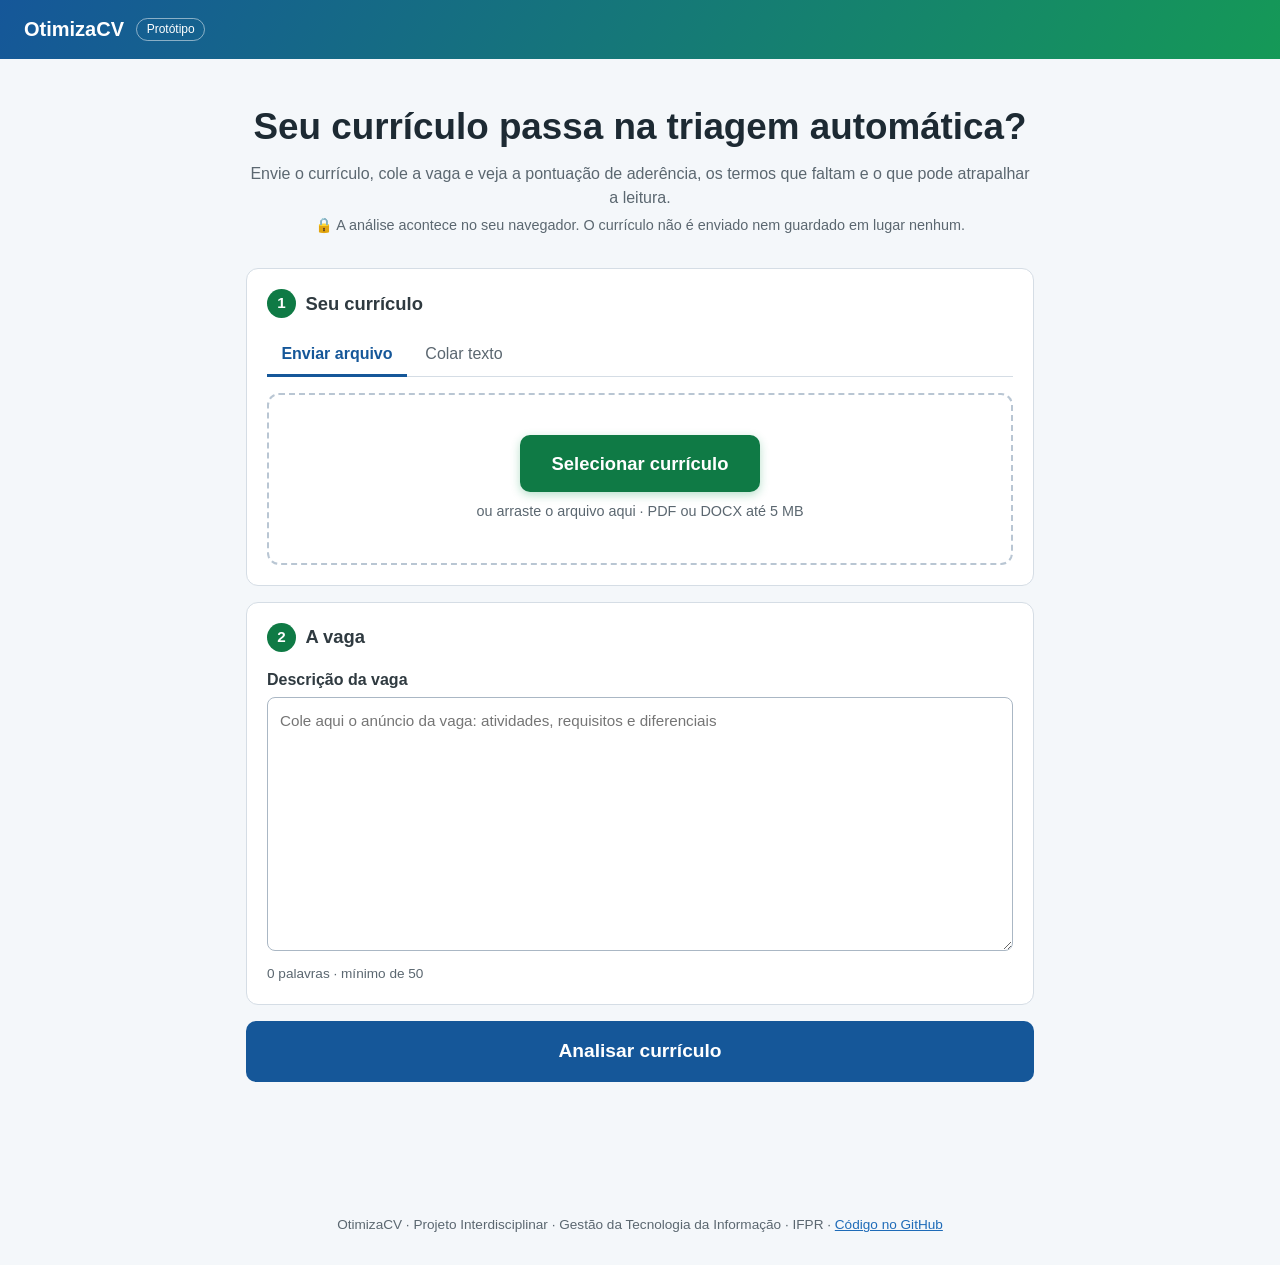
==== app/index.html @ 037f617b "Adiciona protótipo da interface de análise (app/) Roda inteiramente no navegador: extração de PDF/DO" ====
<!DOCTYPE html>
<html lang="pt-BR">
<head>
<meta charset="utf-8">
<meta name="viewport" content="width=device-width, initial-scale=1">
<title>OtimizaCV · Analisar currículo</title>
<meta name="description" content="Protótipo do OtimizaCV: compare seu currículo com uma vaga e veja o que pode atrapalhar a triagem automática.">
<link rel="icon" href="data:,">
<link rel="stylesheet" href="estilo.css">
<script src="vendor/mammoth.browser.min.js" defer></script>
<script type="module" src="app.js"></script>
</head>
<body>
<a class="pular" href="#principal">Pular para o conteúdo</a>
<header class="topo">
  <a class="marca" href="../">OtimizaCV</a>
  <span class="selo">Protótipo</span>
</header>

<main id="principal">
  <section class="intro">
    <h1>Seu currículo passa na triagem automática?</h1>
    <p>Envie o currículo, cole a vaga e veja a pontuação de aderência, os termos que faltam e o que pode atrapalhar a leitura.</p>
    <p class="privacidade">🔒 A análise acontece no seu navegador. O currículo não é enviado nem guardado em lugar nenhum.</p>
  </section>

  <form id="formulario" novalidate>
    <div class="passo">
      <h2><span class="num">1</span> Seu currículo</h2>
      <div class="abas" role="tablist" aria-label="Forma de enviar o currículo">
        <button type="button" role="tab" id="aba-arquivo" aria-selected="true" aria-controls="painel-arquivo">Enviar arquivo</button>
        <button type="button" role="tab" id="aba-texto" aria-selected="false" aria-controls="painel-texto" tabindex="-1">Colar texto</button>
      </div>

      <div id="painel-arquivo" role="tabpanel" aria-labelledby="aba-arquivo">
        <label class="soltar" id="soltar">
          <input type="file" id="arquivo" accept=".pdf,.docx,application/pdf,application/vnd.openxmlformats-officedocument.wordprocessingml.document">
          <span class="botao-grande">Selecionar currículo</span>
          <span class="dica">ou arraste o arquivo aqui · PDF ou DOCX até 5 MB</span>
          <span class="arquivo-nome" id="arquivo-nome" hidden></span>
        </label>
      </div>

      <div id="painel-texto" role="tabpanel" aria-labelledby="aba-texto" hidden>
        <label for="cv-texto" class="rotulo">Texto do currículo</label>
        <textarea id="cv-texto" rows="10" placeholder="Cole aqui o texto completo do seu currículo"></textarea>
      </div>
    </div>

    <div class="passo">
      <h2><span class="num">2</span> A vaga</h2>
      <label for="vaga" class="rotulo">Descrição da vaga</label>
      <textarea id="vaga" rows="10" placeholder="Cole aqui o anúncio da vaga: atividades, requisitos e diferenciais"></textarea>
      <p class="contador" id="contador" aria-live="polite">0 palavras · mínimo de 50</p>
    </div>

    <p class="erro" id="erro" role="alert" hidden></p>
    <button type="submit" class="analisar" id="analisar">Analisar currículo</button>
    <p class="status" id="status" aria-live="polite"></p>
  </form>

  <section id="resultado" class="resultado" hidden tabindex="-1" aria-labelledby="titulo-resultado">
    <h2 id="titulo-resultado">Resultado</h2>

    <div class="placar">
      <div class="medidor" id="medidor" role="img">
        <svg viewBox="0 0 120 120" aria-hidden="true">
          <circle cx="60" cy="60" r="52" class="trilha"/>
          <circle cx="60" cy="60" r="52" class="arco" id="arco"/>
        </svg>
        <span class="nota" id="nota">0</span>
      </div>
      <div>
        <p class="nivel" id="nivel"></p>
        <p class="aviso">Esta pontuação é uma estimativa baseada nas palavras do currículo e da vaga. Ela não reproduz nenhum sistema de triagem específico e não avalia sua qualificação real.</p>
      </div>
    </div>

    <div class="bloco">
      <h3>Termos da vaga que não aparecem no currículo</h3>
      <p class="explica">Inclua só os que correspondem à sua experiência real. Usar as mesmas palavras do anúncio ajuda a triagem a reconhecer o que você já sabe fazer.</p>
      <ul class="chips ausente" id="ausentes"></ul>
    </div>

    <div class="bloco">
      <h3>Termos da vaga que o currículo já tem</h3>
      <ul class="chips presente" id="presentes"></ul>
    </div>

    <div class="bloco" id="bloco-competencias">
      <h3>Competências pedidas na vaga</h3>
      <div class="colunas2">
        <div><h4>Técnicas</h4><ul class="lista-check" id="tecnicas"></ul></div>
        <div><h4>Comportamentais</h4><ul class="lista-check" id="comportamentais"></ul></div>
      </div>
    </div>

    <div class="bloco">
      <h3>Formatação</h3>
      <ul class="alertas" id="alertas"></ul>
    </div>

    <div class="bloco">
      <h3>Seções do currículo</h3>
      <p class="explica">Títulos de seção comuns ajudam a triagem a entender onde está cada informação.</p>
      <ul class="lista-check" id="secoes"></ul>
    </div>

    <details class="bloco">
      <summary>Como a pontuação é calculada</summary>
      <p>O protótipo remove palavras sem significado (artigos, preposições, termos genéricos de anúncio), reduz plurais e escolhe os 25 termos de maior peso na vaga. A nota combina dois indicadores:</p>
      <ul>
        <li><strong>70%:</strong> quanto do peso desses termos aparece no currículo (<span id="det-cobertura"></span>).</li>
        <li><strong>30%:</strong> similaridade do cosseno entre os vetores de frequência do currículo e da vaga (<span id="det-cosseno"></span>).</li>
      </ul>
      <p>Versões futuras devem usar embeddings para reconhecer sinônimos, como “atendimento ao cliente” e “suporte ao usuário”.</p>
    </details>

    <button type="button" class="secundario" id="nova">Nova análise</button>
  </section>
</main>

<footer class="rodape">
  <p>OtimizaCV · Projeto Interdisciplinar · Gestão da Tecnologia da Informação · IFPR · <a href="https://github.com/caiolw/otimizacv">Código no GitHub</a></p>
</footer>
</body>
</html>
---- app/estilo.css ----
:root {
  --verde: #159957;
  --azul: #155799;
  --texto: #2f3a40;
  --suave: #5b6770;
  --borda: #d5dde5;
  --fundo: #f4f7fa;
  --vermelho: #b42318;
  --amarelo: #8a5a00;
  --ok: #0f7a45;
}
* { box-sizing: border-box; }
body {
  margin: 0;
  font-family: 'Open Sans', 'Helvetica Neue', Helvetica, Arial, sans-serif;
  font-size: 16px;
  line-height: 1.5;
  color: var(--texto);
  background: var(--fundo);
}
a { color: #1e6bb8; }
:focus-visible { outline: 3px solid #f2b705; outline-offset: 2px; }
.pular { position: absolute; left: -999px; }
.pular:focus { left: 1rem; top: 1rem; background: #fff; padding: .5rem 1rem; z-index: 10; }

.topo {
  display: flex; align-items: center; gap: .75rem;
  padding: .9rem 1.5rem;
  background: linear-gradient(120deg, var(--azul), var(--verde));
}
.marca { color: #fff; font-weight: 700; font-size: 1.25rem; text-decoration: none; }
.selo { font-size: .75rem; color: #fff; border: 1px solid rgba(255,255,255,.5); border-radius: 1rem; padding: .1rem .6rem; }

main { max-width: 820px; margin: 0 auto; padding: 1.5rem 1rem 3rem; }
.intro { text-align: center; margin: 1rem 0 2rem; }
.intro h1 { font-size: clamp(1.6rem, 4vw, 2.3rem); margin: 0 0 .5rem; color: #1d2a33; }
.intro p { color: var(--suave); margin: .3rem 0; }
.privacidade { font-size: .9rem; }

.passo {
  background: #fff; border: 1px solid var(--borda); border-radius: 12px;
  padding: 1.25rem; margin-bottom: 1rem;
}
.passo h2 { font-size: 1.15rem; margin: 0 0 1rem; display: flex; align-items: center; gap: .6rem; }
.num {
  display: inline-grid; place-items: center; width: 1.8rem; height: 1.8rem;
  border-radius: 50%; background: var(--ok); color: #fff; font-size: .95rem;
}
.abas { display: flex; gap: .25rem; margin-bottom: 1rem; border-bottom: 1px solid var(--borda); }
.abas button {
  font: inherit; background: none; border: 0; padding: .5rem .9rem; cursor: pointer;
  color: var(--suave); border-bottom: 3px solid transparent; margin-bottom: -1px;
}
.abas button[aria-selected="true"] { color: var(--azul); border-bottom-color: var(--azul); font-weight: 600; }

.soltar {
  display: flex; flex-direction: column; align-items: center; gap: .6rem;
  padding: 2.5rem 1rem; border: 2px dashed #b9c6d3; border-radius: 12px;
  text-align: center; cursor: pointer; transition: background .15s, border-color .15s;
}
.soltar:hover, .soltar.arrastando { background: #eef6f1; border-color: var(--verde); }
.soltar input { position: absolute; width: 1px; height: 1px; opacity: 0; }
.soltar:focus-within { outline: 3px solid #f2b705; outline-offset: 2px; }
.botao-grande {
  background: var(--ok); color: #fff; font-weight: 700; font-size: 1.15rem;
  padding: .9rem 2rem; border-radius: 10px; box-shadow: 0 3px 10px rgba(21,153,87,.3);
}
.dica { color: var(--suave); font-size: .9rem; }
.arquivo-nome { font-weight: 600; color: var(--ok); word-break: break-all; }

.rotulo { display: block; font-weight: 600; margin-bottom: .35rem; }
textarea {
  width: 100%; font: inherit; font-size: .95rem; padding: .75rem;
  border: 1px solid #aab7c4; border-radius: 8px; resize: vertical; color: var(--texto);
}
.contador { margin: .35rem 0 0; font-size: .85rem; color: var(--suave); }
.contador.ok { color: var(--ok); }

.analisar {
  display: block; width: 100%; font: inherit; font-size: 1.2rem; font-weight: 700;
  color: #fff; background: var(--azul); border: 0; border-radius: 10px;
  padding: 1rem; cursor: pointer; margin-top: .5rem;
}
.analisar:hover { background: #10467c; }
.analisar:disabled { background: #7d93aa; cursor: wait; }
.status { text-align: center; color: var(--suave); min-height: 1.5em; }
.erro {
  background: #fdecea; color: var(--vermelho); border: 1px solid #f4c7c3;
  border-radius: 8px; padding: .75rem 1rem; margin: 0 0 .5rem;
}

.resultado { background: #fff; border: 1px solid var(--borda); border-radius: 12px; padding: 1.5rem; margin-top: 1.5rem; }
.resultado h2 { margin-top: 0; }
.resultado:focus { outline: none; }
.placar { display: flex; gap: 1.5rem; align-items: center; flex-wrap: wrap; }
.medidor { position: relative; width: 140px; height: 140px; flex: none; }
.medidor svg { width: 100%; height: 100%; transform: rotate(-90deg); }
.medidor circle { fill: none; stroke-width: 12; }
.trilha { stroke: #e6ecf1; }
.arco { stroke: var(--verde); stroke-linecap: round; stroke-dasharray: 326.7; stroke-dashoffset: 326.7; transition: stroke-dashoffset .8s ease; }
.nota { position: absolute; inset: 0; display: grid; place-items: center; font-size: 2.4rem; font-weight: 700; color: #1d2a33; }
.placar > div:last-child { flex: 1; min-width: 220px; }
.nivel { font-size: 1.2rem; font-weight: 700; margin: 0 0 .4rem; }
.aviso { font-size: .85rem; color: var(--suave); margin: 0; }

.bloco { border-top: 1px solid var(--borda); padding-top: 1rem; margin-top: 1.25rem; }
.bloco h3 { font-size: 1.05rem; margin: 0 0 .5rem; }
.bloco h4 { font-size: .95rem; margin: .25rem 0 .4rem; color: var(--suave); }
.explica { font-size: .9rem; color: var(--suave); margin: 0 0 .6rem; }
.chips { list-style: none; padding: 0; margin: 0; display: flex; flex-wrap: wrap; gap: .4rem; }
.chips li { padding: .25rem .7rem; border-radius: 1rem; font-size: .9rem; }
.chips.ausente li { background: #fdecea; color: var(--vermelho); }
.chips.presente li { background: #e6f4ec; color: var(--ok); }
.chips .vazio { background: none !important; color: var(--suave) !important; padding-left: 0; }
.colunas2 { display: grid; grid-template-columns: 1fr 1fr; gap: 1rem; }
.lista-check { list-style: none; padding: 0; margin: 0; }
.lista-check li { padding: .2rem 0; }
.lista-check .sim::before { content: "✔ "; color: var(--ok); font-weight: 700; }
.lista-check .nao::before { content: "✘ "; color: var(--vermelho); font-weight: 700; }
.lista-check .nao { color: var(--vermelho); }
.alertas { list-style: none; padding: 0; margin: 0; display: grid; gap: .6rem; }
.alertas li { border-left: 4px solid #e0a100; background: #fff8e6; padding: .6rem .9rem; border-radius: 0 8px 8px 0; }
.alertas li strong { display: block; color: var(--amarelo); }
.alertas li.ok { border-left-color: var(--verde); background: #e6f4ec; }
.alertas li.ok strong { color: var(--ok); }
.alertas li.info { border-left-color: #7d93aa; background: var(--fundo); }
.alertas li.info strong { color: var(--suave); }
details summary { cursor: pointer; font-weight: 600; }
.secundario {
  margin-top: 1.5rem; font: inherit; font-weight: 600; background: #fff; color: var(--azul);
  border: 2px solid var(--azul); border-radius: 8px; padding: .6rem 1.2rem; cursor: pointer;
}
.rodape { text-align: center; font-size: .85rem; color: var(--suave); padding: 1rem; }

@media (max-width: 560px) {
  .colunas2 { grid-template-columns: 1fr; }
  .placar { justify-content: center; text-align: center; }
  .passo, .resultado { padding: 1rem; }
}
@media (prefers-reduced-motion: reduce) {
  .arco { transition: none; }
}
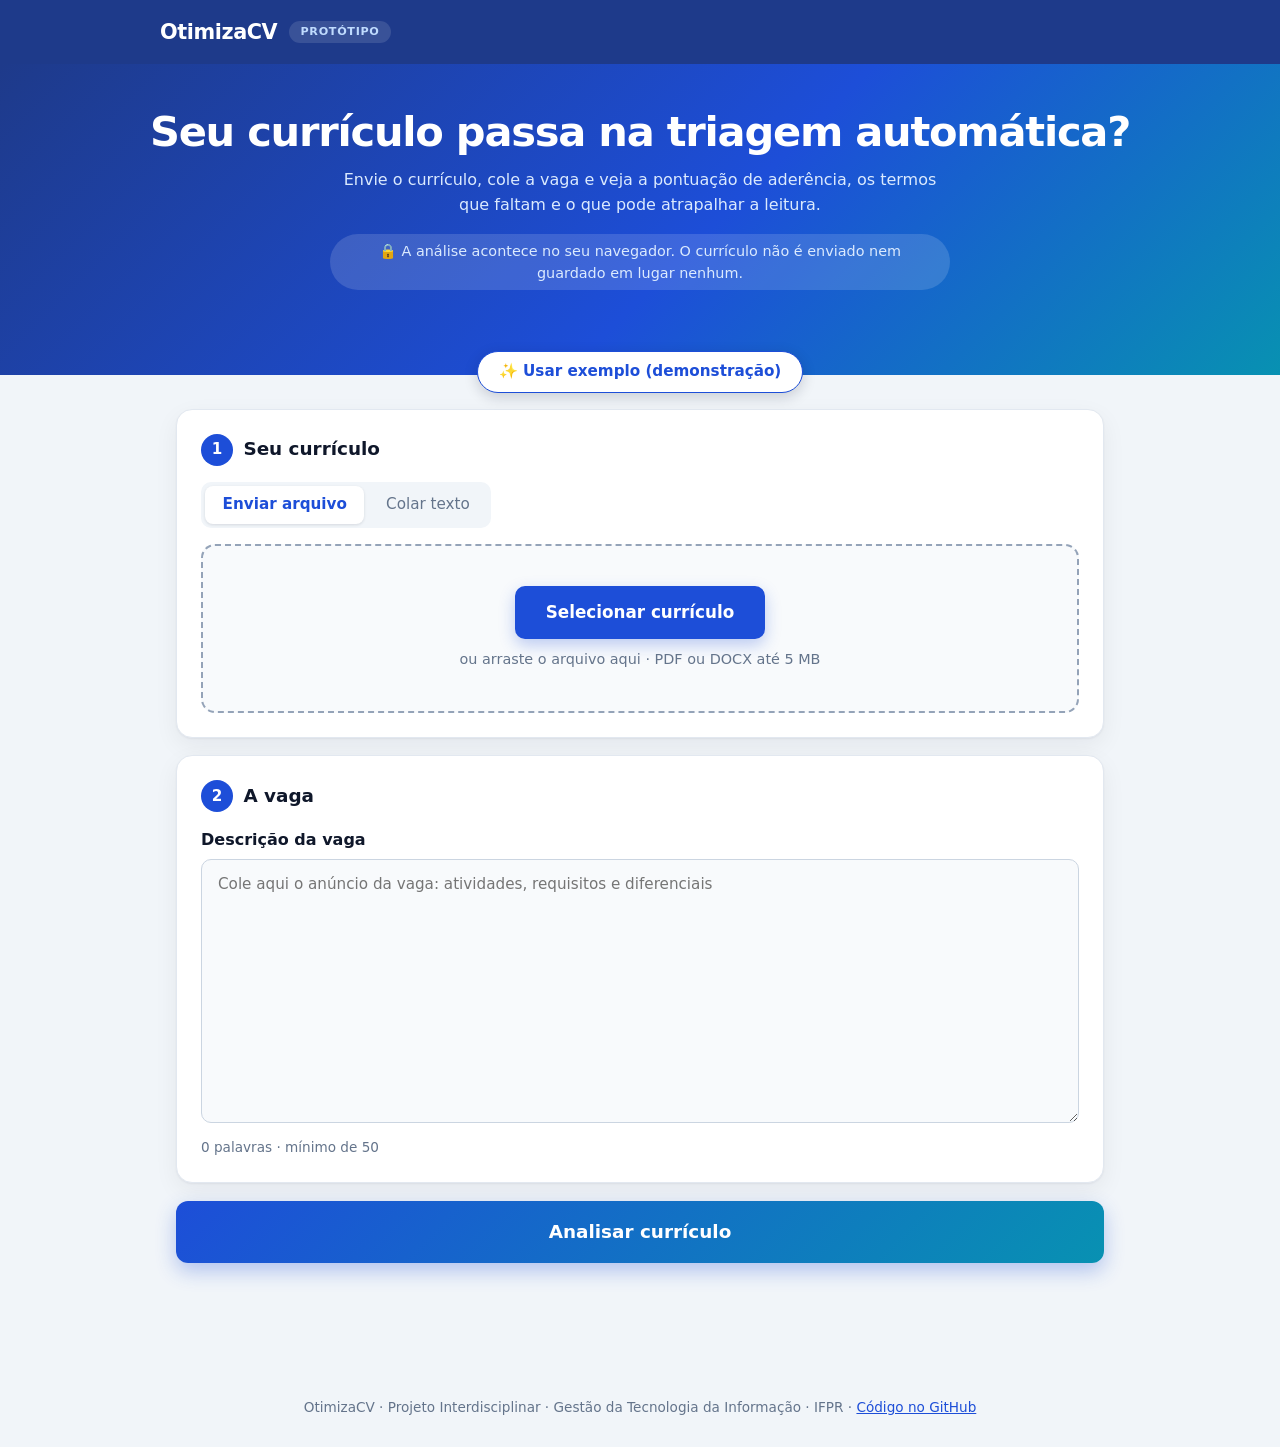
==== commit 59d820c4: "Redesign do protótipo e botão de exemplo para demonstração Co-Authored-By: Claude Sonnet 5.5 <norepl" ====
--- a/app/index.html
+++ b/app/index.html
@@ -25,6 +25,9 @@
   </section>
 
   <form id="formulario" novalidate>
+    <div class="acoes-exemplo">
+      <button type="button" class="exemplo" id="exemplo">✨ Usar exemplo (demonstração)</button>
+    </div>
     <div class="passo">
       <h2><span class="num">1</span> Seu currículo</h2>
       <div class="abas" role="tablist" aria-label="Forma de enviar o currículo">
--- a/app/estilo.css
+++ b/app/estilo.css
@@ -1,142 +1,176 @@
 :root {
-  --verde: #159957;
-  --azul: #155799;
-  --texto: #2f3a40;
-  --suave: #5b6770;
-  --borda: #d5dde5;
-  --fundo: #f4f7fa;
-  --vermelho: #b42318;
-  --amarelo: #8a5a00;
-  --ok: #0f7a45;
+  --azul: #1d4ed8;
+  --azul-esc: #1e3a8a;
+  --verde: #059669;
+  --verde-cl: #d1fae5;
+  --texto: #0f172a;
+  --suave: #64748b;
+  --borda: #e2e8f0;
+  --fundo: #f1f5f9;
+  --cartao: #ffffff;
+  --vermelho: #b91c1c;
+  --verm-cl: #fee2e2;
+  --amarelo: #92400e;
+  --amar-cl: #fef3c7;
+  --ok: #047857;
+  --sombra: 0 1px 2px rgba(15,23,42,.05), 0 8px 24px rgba(15,23,42,.06);
 }
 * { box-sizing: border-box; }
+html { scroll-behavior: smooth; }
 body {
   margin: 0;
-  font-family: 'Open Sans', 'Helvetica Neue', Helvetica, Arial, sans-serif;
+  overflow-x: hidden;
+  font-family: Inter, system-ui, -apple-system, 'Segoe UI', Roboto, Arial, sans-serif;
   font-size: 16px;
-  line-height: 1.5;
+  line-height: 1.55;
   color: var(--texto);
   background: var(--fundo);
 }
-a { color: #1e6bb8; }
-:focus-visible { outline: 3px solid #f2b705; outline-offset: 2px; }
+a { color: var(--azul); }
+:focus-visible { outline: 3px solid #f59e0b; outline-offset: 2px; }
 .pular { position: absolute; left: -999px; }
 .pular:focus { left: 1rem; top: 1rem; background: #fff; padding: .5rem 1rem; z-index: 10; }
 
+/* Topo + hero */
 .topo {
   display: flex; align-items: center; gap: .75rem;
-  padding: .9rem 1.5rem;
-  background: linear-gradient(120deg, var(--azul), var(--verde));
+  padding: 1rem max(1.5rem, calc((100% - 960px) / 2));
+  background: var(--azul-esc);
 }
-.marca { color: #fff; font-weight: 700; font-size: 1.25rem; text-decoration: none; }
-.selo { font-size: .75rem; color: #fff; border: 1px solid rgba(255,255,255,.5); border-radius: 1rem; padding: .1rem .6rem; }
+.marca { color: #fff; font-weight: 800; font-size: 1.3rem; text-decoration: none; letter-spacing: -.02em; }
+.selo { font-size: .7rem; font-weight: 700; text-transform: uppercase; letter-spacing: .06em; color: #bfdbfe; background: rgba(255,255,255,.12); border-radius: 1rem; padding: .15rem .7rem; }
 
-main { max-width: 820px; margin: 0 auto; padding: 1.5rem 1rem 3rem; }
-.intro { text-align: center; margin: 1rem 0 2rem; }
-.intro h1 { font-size: clamp(1.6rem, 4vw, 2.3rem); margin: 0 0 .5rem; color: #1d2a33; }
-.intro p { color: var(--suave); margin: .3rem 0; }
-.privacidade { font-size: .9rem; }
+main { max-width: 960px; margin: 0 auto; padding: 0 1rem 3rem; }
+.intro {
+  text-align: center;
+  margin: 0 calc(50% - 50vw) 2rem;
+  padding: 2.75rem 1.5rem 5rem;
+  background: linear-gradient(135deg, var(--azul-esc), var(--azul) 55%, #0891b2);
+  color: #fff;
+}
+.intro h1 { font-size: clamp(1.7rem, 4.5vw, 2.6rem); line-height: 1.15; margin: 0 0 .75rem; letter-spacing: -.03em; }
+.intro p { color: #dbeafe; margin: .3rem auto; max-width: 620px; }
+.privacidade { font-size: .9rem; display: inline-block; background: rgba(255,255,255,.14); border-radius: 2rem; padding: .35rem 1rem; margin-top: .75rem !important; }
+form { margin-top: -3.5rem; position: relative; }
+.acoes-exemplo .exemplo { box-shadow: 0 4px 14px rgba(15,23,42,.18); border-style: solid; }
 
-.passo {
-  background: #fff; border: 1px solid var(--borda); border-radius: 12px;
-  padding: 1.25rem; margin-bottom: 1rem;
+/* Cartões */
+.passo, .resultado {
+  background: var(--cartao); border: 1px solid var(--borda); border-radius: 16px;
+  box-shadow: var(--sombra); padding: 1.5rem; margin-bottom: 1.1rem;
 }
-.passo h2 { font-size: 1.15rem; margin: 0 0 1rem; display: flex; align-items: center; gap: .6rem; }
+.passo h2 { font-size: 1.15rem; margin: 0 0 1rem; display: flex; align-items: center; gap: .65rem; }
 .num {
-  display: inline-grid; place-items: center; width: 1.8rem; height: 1.8rem;
-  border-radius: 50%; background: var(--ok); color: #fff; font-size: .95rem;
+  display: inline-grid; place-items: center; width: 2rem; height: 2rem;
+  border-radius: 50%; background: var(--azul); color: #fff; font-size: .95rem; font-weight: 700;
 }
-.abas { display: flex; gap: .25rem; margin-bottom: 1rem; border-bottom: 1px solid var(--borda); }
+.abas { display: inline-flex; gap: .25rem; margin-bottom: 1rem; padding: .25rem; background: var(--fundo); border-radius: 10px; }
 .abas button {
-  font: inherit; background: none; border: 0; padding: .5rem .9rem; cursor: pointer;
-  color: var(--suave); border-bottom: 3px solid transparent; margin-bottom: -1px;
+  font: inherit; font-size: .95rem; background: none; border: 0; padding: .45rem 1.1rem; cursor: pointer;
+  color: var(--suave); border-radius: 8px; font-weight: 500;
 }
-.abas button[aria-selected="true"] { color: var(--azul); border-bottom-color: var(--azul); font-weight: 600; }
+.abas button[aria-selected="true"] { color: var(--azul); background: #fff; font-weight: 700; box-shadow: 0 1px 3px rgba(15,23,42,.12); }
 
 .soltar {
   display: flex; flex-direction: column; align-items: center; gap: .6rem;
-  padding: 2.5rem 1rem; border: 2px dashed #b9c6d3; border-radius: 12px;
+  padding: 2.5rem 1rem; border: 2px dashed #94a3b8; border-radius: 14px; background: #f8fafc;
   text-align: center; cursor: pointer; transition: background .15s, border-color .15s;
+  position: relative;
 }
-.soltar:hover, .soltar.arrastando { background: #eef6f1; border-color: var(--verde); }
+.soltar:hover, .soltar.arrastando { background: #eff6ff; border-color: var(--azul); }
 .soltar input { position: absolute; width: 1px; height: 1px; opacity: 0; }
-.soltar:focus-within { outline: 3px solid #f2b705; outline-offset: 2px; }
+.soltar:focus-within { outline: 3px solid #f59e0b; outline-offset: 2px; }
 .botao-grande {
-  background: var(--ok); color: #fff; font-weight: 700; font-size: 1.15rem;
-  padding: .9rem 2rem; border-radius: 10px; box-shadow: 0 3px 10px rgba(21,153,87,.3);
+  background: var(--azul); color: #fff; font-weight: 700; font-size: 1.05rem;
+  padding: .85rem 1.9rem; border-radius: 10px; box-shadow: 0 6px 16px rgba(29,78,216,.28);
 }
 .dica { color: var(--suave); font-size: .9rem; }
-.arquivo-nome { font-weight: 600; color: var(--ok); word-break: break-all; }
+.arquivo-nome { font-weight: 600; color: var(--ok); word-break: break-all; background: var(--verde-cl); padding: .25rem .8rem; border-radius: 2rem; }
 
 .rotulo { display: block; font-weight: 600; margin-bottom: .35rem; }
 textarea {
-  width: 100%; font: inherit; font-size: .95rem; padding: .75rem;
-  border: 1px solid #aab7c4; border-radius: 8px; resize: vertical; color: var(--texto);
+  width: 100%; font: inherit; font-size: .95rem; padding: .85rem 1rem;
+  border: 1px solid #cbd5e1; border-radius: 10px; resize: vertical; color: var(--texto); background: #f8fafc;
 }
-.contador { margin: .35rem 0 0; font-size: .85rem; color: var(--suave); }
-.contador.ok { color: var(--ok); }
+textarea:focus { background: #fff; border-color: var(--azul); outline: 3px solid rgba(29,78,216,.15); }
+.contador { margin: .4rem 0 0; font-size: .85rem; color: var(--suave); }
+.contador.ok { color: var(--ok); font-weight: 600; }
+
+.acoes-exemplo { text-align: center; margin: 0 0 1rem; }
+.exemplo {
+  font: inherit; font-size: .95rem; font-weight: 600; background: #fff; color: var(--azul);
+  border: 1.5px dashed var(--azul); border-radius: 2rem; padding: .5rem 1.3rem; cursor: pointer;
+}
+.exemplo:hover { background: #eff6ff; }
 
 .analisar {
-  display: block; width: 100%; font: inherit; font-size: 1.2rem; font-weight: 700;
-  color: #fff; background: var(--azul); border: 0; border-radius: 10px;
-  padding: 1rem; cursor: pointer; margin-top: .5rem;
+  display: block; width: 100%; font: inherit; font-size: 1.15rem; font-weight: 700;
+  color: #fff; background: linear-gradient(135deg, var(--azul), #0891b2); border: 0; border-radius: 12px;
+  padding: 1.05rem; cursor: pointer; margin-top: .5rem; box-shadow: 0 8px 20px rgba(29,78,216,.3);
+  transition: transform .1s, box-shadow .1s;
 }
-.analisar:hover { background: #10467c; }
-.analisar:disabled { background: #7d93aa; cursor: wait; }
+.analisar:hover { transform: translateY(-1px); box-shadow: 0 10px 24px rgba(29,78,216,.38); }
+.analisar:disabled { background: #94a3b8; box-shadow: none; cursor: wait; transform: none; }
 .status { text-align: center; color: var(--suave); min-height: 1.5em; }
 .erro {
-  background: #fdecea; color: var(--vermelho); border: 1px solid #f4c7c3;
-  border-radius: 8px; padding: .75rem 1rem; margin: 0 0 .5rem;
+  background: var(--verm-cl); color: var(--vermelho); border: 1px solid #fecaca;
+  border-radius: 10px; padding: .75rem 1rem; margin: 0 0 .5rem;
 }
 
-.resultado { background: #fff; border: 1px solid var(--borda); border-radius: 12px; padding: 1.5rem; margin-top: 1.5rem; }
-.resultado h2 { margin-top: 0; }
+/* Resultado */
+.resultado { margin-top: 1.5rem; padding: 2rem; }
+.resultado h2 { margin-top: 0; font-size: 1.5rem; letter-spacing: -.02em; }
 .resultado:focus { outline: none; }
-.placar { display: flex; gap: 1.5rem; align-items: center; flex-wrap: wrap; }
-.medidor { position: relative; width: 140px; height: 140px; flex: none; }
+.placar {
+  display: flex; gap: 2rem; align-items: center; flex-wrap: wrap;
+  background: var(--fundo); border-radius: 14px; padding: 1.25rem 1.5rem;
+}
+.medidor { position: relative; width: 150px; height: 150px; flex: none; }
 .medidor svg { width: 100%; height: 100%; transform: rotate(-90deg); }
-.medidor circle { fill: none; stroke-width: 12; }
-.trilha { stroke: #e6ecf1; }
-.arco { stroke: var(--verde); stroke-linecap: round; stroke-dasharray: 326.7; stroke-dashoffset: 326.7; transition: stroke-dashoffset .8s ease; }
-.nota { position: absolute; inset: 0; display: grid; place-items: center; font-size: 2.4rem; font-weight: 700; color: #1d2a33; }
+.medidor circle { fill: none; stroke-width: 11; }
+.trilha { stroke: #dbe3ec; }
+.arco { stroke: var(--verde); stroke-linecap: round; stroke-dasharray: 326.7; stroke-dashoffset: 326.7; transition: stroke-dashoffset .9s ease; }
+.nota { position: absolute; inset: 0; display: grid; place-items: center; font-size: 2.8rem; font-weight: 800; letter-spacing: -.04em; }
 .placar > div:last-child { flex: 1; min-width: 220px; }
-.nivel { font-size: 1.2rem; font-weight: 700; margin: 0 0 .4rem; }
+.nivel { font-size: 1.5rem; font-weight: 800; margin: 0 0 .4rem; letter-spacing: -.02em; }
 .aviso { font-size: .85rem; color: var(--suave); margin: 0; }
 
-.bloco { border-top: 1px solid var(--borda); padding-top: 1rem; margin-top: 1.25rem; }
+.bloco { border-top: 1px solid var(--borda); padding-top: 1.1rem; margin-top: 1.4rem; }
 .bloco h3 { font-size: 1.05rem; margin: 0 0 .5rem; }
-.bloco h4 { font-size: .95rem; margin: .25rem 0 .4rem; color: var(--suave); }
-.explica { font-size: .9rem; color: var(--suave); margin: 0 0 .6rem; }
-.chips { list-style: none; padding: 0; margin: 0; display: flex; flex-wrap: wrap; gap: .4rem; }
-.chips li { padding: .25rem .7rem; border-radius: 1rem; font-size: .9rem; }
-.chips.ausente li { background: #fdecea; color: var(--vermelho); }
-.chips.presente li { background: #e6f4ec; color: var(--ok); }
+.bloco h4 { font-size: .8rem; text-transform: uppercase; letter-spacing: .06em; margin: .25rem 0 .5rem; color: var(--suave); }
+.explica { font-size: .9rem; color: var(--suave); margin: 0 0 .7rem; }
+.chips { list-style: none; padding: 0; margin: 0; display: flex; flex-wrap: wrap; gap: .45rem; }
+.chips li { padding: .3rem .85rem; border-radius: 2rem; font-size: .9rem; font-weight: 500; }
+.chips.ausente li { background: var(--verm-cl); color: var(--vermelho); }
+.chips.presente li { background: var(--verde-cl); color: var(--ok); }
 .chips .vazio { background: none !important; color: var(--suave) !important; padding-left: 0; }
-.colunas2 { display: grid; grid-template-columns: 1fr 1fr; gap: 1rem; }
+.colunas2 { display: grid; grid-template-columns: 1fr 1fr; gap: 1.25rem; }
 .lista-check { list-style: none; padding: 0; margin: 0; }
-.lista-check li { padding: .2rem 0; }
+.lista-check li { padding: .25rem 0; }
 .lista-check .sim::before { content: "✔ "; color: var(--ok); font-weight: 700; }
 .lista-check .nao::before { content: "✘ "; color: var(--vermelho); font-weight: 700; }
 .lista-check .nao { color: var(--vermelho); }
 .alertas { list-style: none; padding: 0; margin: 0; display: grid; gap: .6rem; }
-.alertas li { border-left: 4px solid #e0a100; background: #fff8e6; padding: .6rem .9rem; border-radius: 0 8px 8px 0; }
+.alertas li { border-left: 4px solid #f59e0b; background: var(--amar-cl); padding: .7rem 1rem; border-radius: 0 10px 10px 0; }
 .alertas li strong { display: block; color: var(--amarelo); }
-.alertas li.ok { border-left-color: var(--verde); background: #e6f4ec; }
+.alertas li.ok { border-left-color: var(--verde); background: var(--verde-cl); }
 .alertas li.ok strong { color: var(--ok); }
-.alertas li.info { border-left-color: #7d93aa; background: var(--fundo); }
+.alertas li.info { border-left-color: #94a3b8; background: var(--fundo); }
 .alertas li.info strong { color: var(--suave); }
 details summary { cursor: pointer; font-weight: 600; }
 .secundario {
   margin-top: 1.5rem; font: inherit; font-weight: 600; background: #fff; color: var(--azul);
-  border: 2px solid var(--azul); border-radius: 8px; padding: .6rem 1.2rem; cursor: pointer;
+  border: 2px solid var(--azul); border-radius: 10px; padding: .65rem 1.4rem; cursor: pointer;
 }
+.secundario:hover { background: #eff6ff; }
 .rodape { text-align: center; font-size: .85rem; color: var(--suave); padding: 1rem; }
 
-@media (max-width: 560px) {
+@media (max-width: 600px) {
   .colunas2 { grid-template-columns: 1fr; }
   .placar { justify-content: center; text-align: center; }
-  .passo, .resultado { padding: 1rem; }
+  .passo, .resultado { padding: 1.1rem; }
 }
 @media (prefers-reduced-motion: reduce) {
   .arco { transition: none; }
+  html { scroll-behavior: auto; }
 }
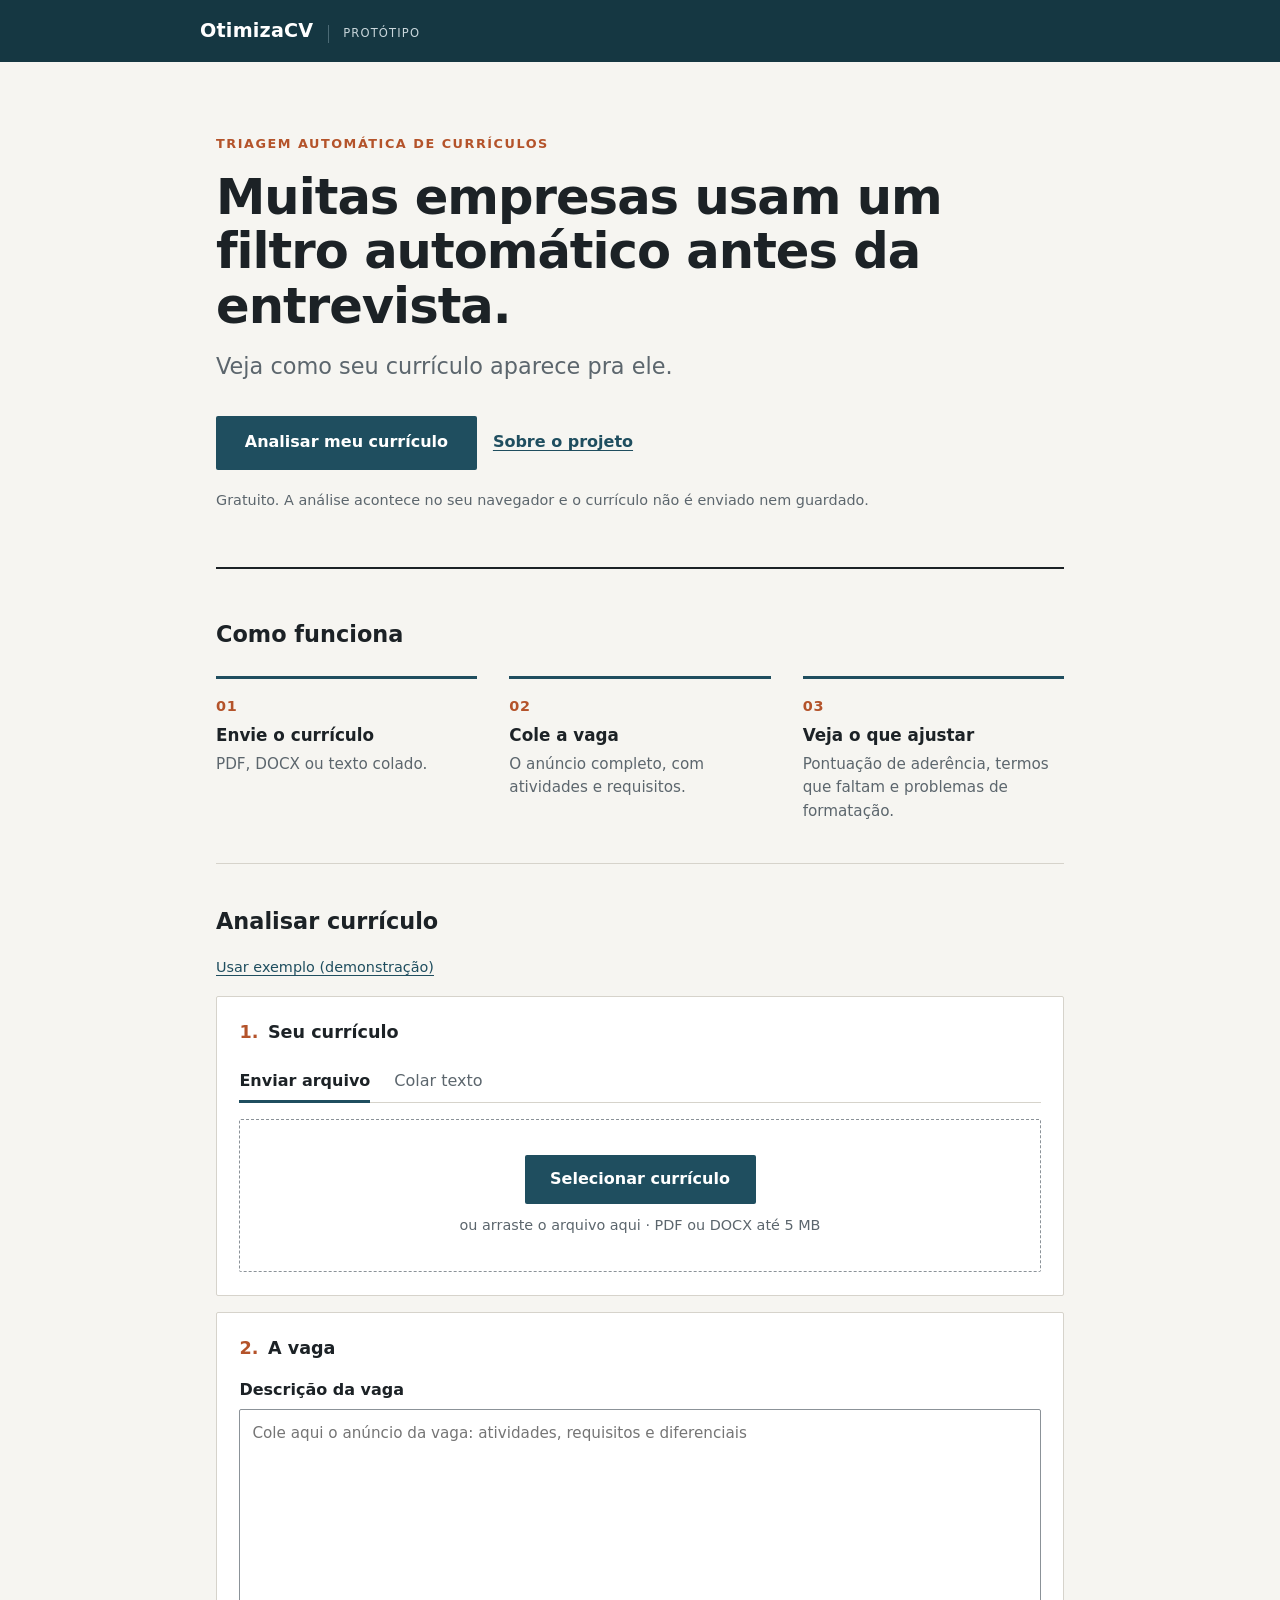
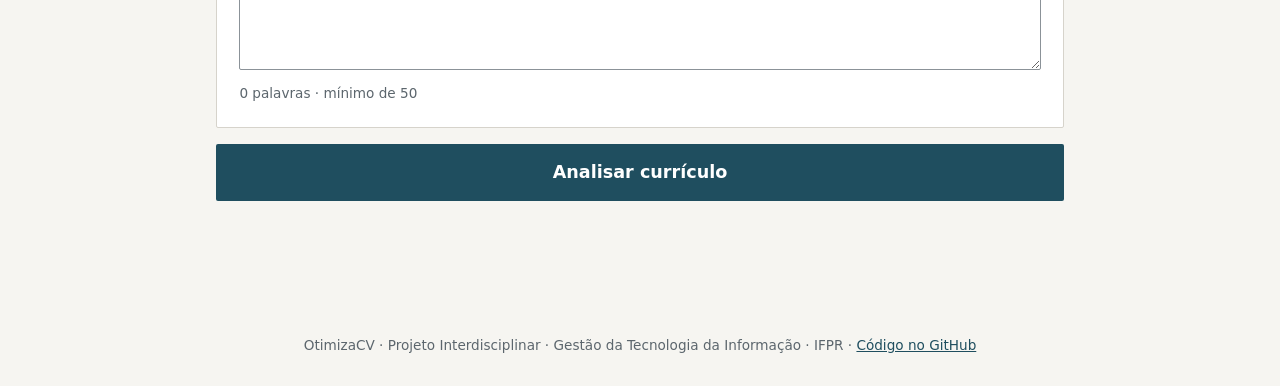
==== commit d89bc5af: "Página inicial no protótipo, nova paleta e remoção de emojis Co-Authored-By: Claude Opus 5.5 <norepl" ====
--- a/app/index.html
+++ b/app/index.html
@@ -18,15 +18,33 @@
 </header>
 
 <main id="principal">
-  <section class="intro">
-    <h1>Seu currículo passa na triagem automática?</h1>
-    <p>Envie o currículo, cole a vaga e veja a pontuação de aderência, os termos que faltam e o que pode atrapalhar a leitura.</p>
-    <p class="privacidade">🔒 A análise acontece no seu navegador. O currículo não é enviado nem guardado em lugar nenhum.</p>
+  <section class="hero">
+    <p class="sobretitulo">Triagem automática de currículos</p>
+    <h1>Muitas empresas usam um filtro automático antes da entrevista.</h1>
+    <p class="lead">Veja como seu currículo aparece pra ele.</p>
+    <div class="hero-acoes">
+      <a class="cta" href="#formulario">Analisar meu currículo</a>
+      <a class="cta-sec" href="../">Sobre o projeto</a>
+    </div>
+    <p class="privacidade">Gratuito. A análise acontece no seu navegador e o currículo não é enviado nem guardado.</p>
+  </section>
+
+  <section class="como" aria-labelledby="titulo-como">
+    <h2 id="titulo-como">Como funciona</h2>
+    <ol class="etapas">
+      <li><span class="etapa-num">01</span><strong>Envie o currículo</strong><span>PDF, DOCX ou texto colado.</span></li>
+      <li><span class="etapa-num">02</span><strong>Cole a vaga</strong><span>O anúncio completo, com atividades e requisitos.</span></li>
+      <li><span class="etapa-num">03</span><strong>Veja o que ajustar</strong><span>Pontuação de aderência, termos que faltam e problemas de formatação.</span></li>
+    </ol>
+  </section>
+
+  <section class="intro" id="analise">
+    <h2 class="titulo-secao">Analisar currículo</h2>
   </section>
 
   <form id="formulario" novalidate>
     <div class="acoes-exemplo">
-      <button type="button" class="exemplo" id="exemplo">✨ Usar exemplo (demonstração)</button>
+      <button type="button" class="exemplo" id="exemplo">Usar exemplo (demonstração)</button>
     </div>
     <div class="passo">
       <h2><span class="num">1</span> Seu currículo</h2>
--- a/app/estilo.css
+++ b/app/estilo.css
@@ -1,176 +1,136 @@
+/* Paleta OtimizaCV: tinta, papel, azul-petróleo (primária) e um terracota (destaque). */
 :root {
-  --azul: #1d4ed8;
-  --azul-esc: #1e3a8a;
-  --verde: #059669;
-  --verde-cl: #d1fae5;
-  --texto: #0f172a;
-  --suave: #64748b;
-  --borda: #e2e8f0;
-  --fundo: #f1f5f9;
+  --tinta: #1c2226;
+  --suave: #5c666d;
+  --papel: #f6f5f1;
   --cartao: #ffffff;
-  --vermelho: #b91c1c;
-  --verm-cl: #fee2e2;
-  --amarelo: #92400e;
-  --amar-cl: #fef3c7;
-  --ok: #047857;
-  --sombra: 0 1px 2px rgba(15,23,42,.05), 0 8px 24px rgba(15,23,42,.06);
+  --linha: #d6d3cb;
+  --primaria: #1f4e5f;
+  --primaria-esc: #153742;
+  --destaque: #b4532a;
+  --ok: #2f6b4a;
+  --alerta: #8a5a14;
+  --erro: #9b2c2c;
 }
 * { box-sizing: border-box; }
-html { scroll-behavior: smooth; }
 body {
   margin: 0;
-  overflow-x: hidden;
-  font-family: Inter, system-ui, -apple-system, 'Segoe UI', Roboto, Arial, sans-serif;
-  font-size: 16px;
-  line-height: 1.55;
-  color: var(--texto);
-  background: var(--fundo);
+  font-family: system-ui, -apple-system, 'Segoe UI', Roboto, Arial, sans-serif;
+  font-size: 16px; line-height: 1.55; color: var(--tinta); background: var(--papel);
 }
-a { color: var(--azul); }
-:focus-visible { outline: 3px solid #f59e0b; outline-offset: 2px; }
+a { color: var(--primaria); }
+:focus-visible { outline: 3px solid var(--destaque); outline-offset: 2px; }
 .pular { position: absolute; left: -999px; }
 .pular:focus { left: 1rem; top: 1rem; background: #fff; padding: .5rem 1rem; z-index: 10; }
 
-/* Topo + hero */
-.topo {
-  display: flex; align-items: center; gap: .75rem;
-  padding: 1rem max(1.5rem, calc((100% - 960px) / 2));
-  background: var(--azul-esc);
-}
-.marca { color: #fff; font-weight: 800; font-size: 1.3rem; text-decoration: none; letter-spacing: -.02em; }
-.selo { font-size: .7rem; font-weight: 700; text-transform: uppercase; letter-spacing: .06em; color: #bfdbfe; background: rgba(255,255,255,.12); border-radius: 1rem; padding: .15rem .7rem; }
+.topo { display: flex; align-items: baseline; gap: .9rem; padding: 1rem max(1.5rem, calc((100% - 880px) / 2)); background: var(--primaria-esc); }
+.marca { color: #fff; font-weight: 700; font-size: 1.2rem; text-decoration: none; letter-spacing: .01em; }
+.selo { font-size: .72rem; text-transform: uppercase; letter-spacing: .1em; color: #c9d6db; border-left: 1px solid #4b6a75; padding-left: .9rem; }
 
-main { max-width: 960px; margin: 0 auto; padding: 0 1rem 3rem; }
-.intro {
-  text-align: center;
-  margin: 0 calc(50% - 50vw) 2rem;
-  padding: 2.75rem 1.5rem 5rem;
-  background: linear-gradient(135deg, var(--azul-esc), var(--azul) 55%, #0891b2);
-  color: #fff;
-}
-.intro h1 { font-size: clamp(1.7rem, 4.5vw, 2.6rem); line-height: 1.15; margin: 0 0 .75rem; letter-spacing: -.03em; }
-.intro p { color: #dbeafe; margin: .3rem auto; max-width: 620px; }
-.privacidade { font-size: .9rem; display: inline-block; background: rgba(255,255,255,.14); border-radius: 2rem; padding: .35rem 1rem; margin-top: .75rem !important; }
-form { margin-top: -3.5rem; position: relative; }
-.acoes-exemplo .exemplo { box-shadow: 0 4px 14px rgba(15,23,42,.18); border-style: solid; }
+main { max-width: 880px; margin: 0 auto; padding: 0 1rem 3rem; }
+.hero { padding: 4.5rem 0 3.5rem; border-bottom: 2px solid var(--tinta); }
+.sobretitulo { font-size: .8rem; text-transform: uppercase; letter-spacing: .12em; color: var(--destaque); font-weight: 700; margin: 0 0 1rem; }
+.hero h1 { font-size: clamp(2rem, 5vw, 3.1rem); line-height: 1.1; margin: 0 0 1rem; letter-spacing: -.02em; max-width: 760px; }
+.lead { font-size: clamp(1.15rem, 2.4vw, 1.4rem); color: var(--suave); margin: 0 0 2rem; }
+.hero-acoes { display: flex; gap: 1rem; flex-wrap: wrap; align-items: center; margin-bottom: 1.2rem; }
+.cta { background: var(--primaria); color: #fff; font-weight: 600; text-decoration: none; padding: .9rem 1.8rem; border-radius: 2px; }
+.cta:hover { background: var(--primaria-esc); }
+.cta-sec { color: var(--primaria); font-weight: 600; text-underline-offset: 3px; }
+.privacidade { font-size: .9rem; color: var(--suave); margin: 0; }
+.como { padding: 3rem 0 2.5rem; border-bottom: 1px solid var(--linha); }
+.como h2, .titulo-secao { font-size: 1.4rem; margin: 0 0 1.5rem; }
+.etapas { list-style: none; padding: 0; margin: 0; display: grid; grid-template-columns: repeat(3, 1fr); gap: 2rem; }
+.etapas li { display: flex; flex-direction: column; gap: .3rem; border-top: 3px solid var(--primaria); padding-top: 1rem; }
+.etapa-num { font-weight: 700; color: var(--destaque); font-size: .9rem; letter-spacing: .05em; }
+.etapas strong { font-size: 1.05rem; }
+.etapas li > span:last-child { color: var(--suave); font-size: .95rem; }
+.intro { padding-top: 2.5rem; scroll-margin-top: 1rem; }
+.titulo-secao { margin-bottom: 1rem; }
+#formulario { scroll-margin-top: 1.5rem; }
+html { scroll-behavior: smooth; }
 
-/* Cartões */
-.passo, .resultado {
-  background: var(--cartao); border: 1px solid var(--borda); border-radius: 16px;
-  box-shadow: var(--sombra); padding: 1.5rem; margin-bottom: 1.1rem;
-}
-.passo h2 { font-size: 1.15rem; margin: 0 0 1rem; display: flex; align-items: center; gap: .65rem; }
-.num {
-  display: inline-grid; place-items: center; width: 2rem; height: 2rem;
-  border-radius: 50%; background: var(--azul); color: #fff; font-size: .95rem; font-weight: 700;
-}
-.abas { display: inline-flex; gap: .25rem; margin-bottom: 1rem; padding: .25rem; background: var(--fundo); border-radius: 10px; }
-.abas button {
-  font: inherit; font-size: .95rem; background: none; border: 0; padding: .45rem 1.1rem; cursor: pointer;
-  color: var(--suave); border-radius: 8px; font-weight: 500;
-}
-.abas button[aria-selected="true"] { color: var(--azul); background: #fff; font-weight: 700; box-shadow: 0 1px 3px rgba(15,23,42,.12); }
+.acoes-exemplo { margin: 0 0 1rem; }
+.exemplo { font: inherit; font-size: .9rem; background: none; color: var(--primaria); border: 0; padding: 0; cursor: pointer; text-decoration: underline; text-underline-offset: 3px; }
+.exemplo:hover { color: var(--destaque); }
 
-.soltar {
-  display: flex; flex-direction: column; align-items: center; gap: .6rem;
-  padding: 2.5rem 1rem; border: 2px dashed #94a3b8; border-radius: 14px; background: #f8fafc;
-  text-align: center; cursor: pointer; transition: background .15s, border-color .15s;
-  position: relative;
-}
-.soltar:hover, .soltar.arrastando { background: #eff6ff; border-color: var(--azul); }
+.passo, .resultado { background: var(--cartao); border: 1px solid var(--linha); border-radius: 2px; padding: 1.4rem; margin-bottom: 1rem; }
+.passo h2 { font-size: 1.1rem; margin: 0 0 1rem; display: flex; align-items: baseline; gap: .6rem; }
+.num { font-weight: 700; color: var(--destaque); }
+.num::after { content: "."; }
+
+.abas { display: flex; gap: 1.5rem; margin-bottom: 1rem; border-bottom: 1px solid var(--linha); }
+.abas button { font: inherit; background: none; border: 0; padding: .4rem 0; cursor: pointer; color: var(--suave); border-bottom: 3px solid transparent; margin-bottom: -1px; }
+.abas button[aria-selected="true"] { color: var(--tinta); border-bottom-color: var(--primaria); font-weight: 600; }
+
+.soltar { position: relative; display: flex; flex-direction: column; align-items: center; gap: .6rem; padding: 2.2rem 1rem; border: 1px dashed #8b9298; border-radius: 2px; text-align: center; cursor: pointer; }
+.soltar:hover, .soltar.arrastando { background: #eef2f3; border-color: var(--primaria); }
 .soltar input { position: absolute; width: 1px; height: 1px; opacity: 0; }
-.soltar:focus-within { outline: 3px solid #f59e0b; outline-offset: 2px; }
-.botao-grande {
-  background: var(--azul); color: #fff; font-weight: 700; font-size: 1.05rem;
-  padding: .85rem 1.9rem; border-radius: 10px; box-shadow: 0 6px 16px rgba(29,78,216,.28);
-}
+.soltar:focus-within { outline: 3px solid var(--destaque); outline-offset: 2px; }
+.botao-grande { background: var(--primaria); color: #fff; font-weight: 600; padding: .75rem 1.6rem; border-radius: 2px; }
+.soltar:hover .botao-grande { background: var(--primaria-esc); }
 .dica { color: var(--suave); font-size: .9rem; }
-.arquivo-nome { font-weight: 600; color: var(--ok); word-break: break-all; background: var(--verde-cl); padding: .25rem .8rem; border-radius: 2rem; }
+.arquivo-nome { font-weight: 600; color: var(--primaria); word-break: break-all; }
 
 .rotulo { display: block; font-weight: 600; margin-bottom: .35rem; }
-textarea {
-  width: 100%; font: inherit; font-size: .95rem; padding: .85rem 1rem;
-  border: 1px solid #cbd5e1; border-radius: 10px; resize: vertical; color: var(--texto); background: #f8fafc;
-}
-textarea:focus { background: #fff; border-color: var(--azul); outline: 3px solid rgba(29,78,216,.15); }
-.contador { margin: .4rem 0 0; font-size: .85rem; color: var(--suave); }
+textarea { width: 100%; font: inherit; font-size: .95rem; padding: .75rem; border: 1px solid #8b9298; border-radius: 2px; resize: vertical; color: var(--tinta); background: #fff; }
+textarea:focus { border-color: var(--primaria); outline: 2px solid var(--primaria); outline-offset: 0; }
+.contador { margin: .35rem 0 0; font-size: .85rem; color: var(--suave); }
 .contador.ok { color: var(--ok); font-weight: 600; }
 
-.acoes-exemplo { text-align: center; margin: 0 0 1rem; }
-.exemplo {
-  font: inherit; font-size: .95rem; font-weight: 600; background: #fff; color: var(--azul);
-  border: 1.5px dashed var(--azul); border-radius: 2rem; padding: .5rem 1.3rem; cursor: pointer;
-}
-.exemplo:hover { background: #eff6ff; }
+.analisar { display: block; width: 100%; font: inherit; font-size: 1.1rem; font-weight: 600; color: #fff; background: var(--primaria); border: 0; border-radius: 2px; padding: .95rem; cursor: pointer; margin-top: .5rem; }
+.analisar:hover { background: var(--primaria-esc); }
+.analisar:disabled { background: #7f8f95; cursor: wait; }
+.status { text-align: center; color: var(--suave); min-height: 1.5em; }
+.erro { color: var(--erro); border: 1px solid var(--erro); border-left-width: 5px; border-radius: 2px; padding: .7rem 1rem; margin: 0 0 .5rem; background: #fff; }
 
-.analisar {
-  display: block; width: 100%; font: inherit; font-size: 1.15rem; font-weight: 700;
-  color: #fff; background: linear-gradient(135deg, var(--azul), #0891b2); border: 0; border-radius: 12px;
-  padding: 1.05rem; cursor: pointer; margin-top: .5rem; box-shadow: 0 8px 20px rgba(29,78,216,.3);
-  transition: transform .1s, box-shadow .1s;
-}
-.analisar:hover { transform: translateY(-1px); box-shadow: 0 10px 24px rgba(29,78,216,.38); }
-.analisar:disabled { background: #94a3b8; box-shadow: none; cursor: wait; transform: none; }
-.status { text-align: center; color: var(--suave); min-height: 1.5em; }
-.erro {
-  background: var(--verm-cl); color: var(--vermelho); border: 1px solid #fecaca;
-  border-radius: 10px; padding: .75rem 1rem; margin: 0 0 .5rem;
-}
-
-/* Resultado */
-.resultado { margin-top: 1.5rem; padding: 2rem; }
-.resultado h2 { margin-top: 0; font-size: 1.5rem; letter-spacing: -.02em; }
+.resultado { margin-top: 1.5rem; padding: 1.8rem; }
+.resultado h2 { margin: 0 0 1rem; font-size: 1.4rem; }
 .resultado:focus { outline: none; }
-.placar {
-  display: flex; gap: 2rem; align-items: center; flex-wrap: wrap;
-  background: var(--fundo); border-radius: 14px; padding: 1.25rem 1.5rem;
-}
-.medidor { position: relative; width: 150px; height: 150px; flex: none; }
+.placar { display: flex; gap: 2rem; align-items: center; flex-wrap: wrap; padding-bottom: 1.2rem; }
+.medidor { position: relative; width: 140px; height: 140px; flex: none; }
 .medidor svg { width: 100%; height: 100%; transform: rotate(-90deg); }
-.medidor circle { fill: none; stroke-width: 11; }
-.trilha { stroke: #dbe3ec; }
-.arco { stroke: var(--verde); stroke-linecap: round; stroke-dasharray: 326.7; stroke-dashoffset: 326.7; transition: stroke-dashoffset .9s ease; }
-.nota { position: absolute; inset: 0; display: grid; place-items: center; font-size: 2.8rem; font-weight: 800; letter-spacing: -.04em; }
+.medidor circle { fill: none; stroke-width: 10; }
+.trilha { stroke: #e4e1d9; }
+.arco { stroke: var(--primaria); stroke-linecap: butt; stroke-dasharray: 326.7; stroke-dashoffset: 326.7; transition: stroke-dashoffset .8s ease; }
+.nota { position: absolute; inset: 0; display: grid; place-items: center; font-size: 2.6rem; font-weight: 700; }
 .placar > div:last-child { flex: 1; min-width: 220px; }
-.nivel { font-size: 1.5rem; font-weight: 800; margin: 0 0 .4rem; letter-spacing: -.02em; }
+.nivel { font-size: 1.35rem; font-weight: 700; margin: 0 0 .4rem; }
 .aviso { font-size: .85rem; color: var(--suave); margin: 0; }
 
-.bloco { border-top: 1px solid var(--borda); padding-top: 1.1rem; margin-top: 1.4rem; }
+.bloco { border-top: 1px solid var(--linha); padding-top: 1rem; margin-top: 1.2rem; }
 .bloco h3 { font-size: 1.05rem; margin: 0 0 .5rem; }
-.bloco h4 { font-size: .8rem; text-transform: uppercase; letter-spacing: .06em; margin: .25rem 0 .5rem; color: var(--suave); }
-.explica { font-size: .9rem; color: var(--suave); margin: 0 0 .7rem; }
-.chips { list-style: none; padding: 0; margin: 0; display: flex; flex-wrap: wrap; gap: .45rem; }
-.chips li { padding: .3rem .85rem; border-radius: 2rem; font-size: .9rem; font-weight: 500; }
-.chips.ausente li { background: var(--verm-cl); color: var(--vermelho); }
-.chips.presente li { background: var(--verde-cl); color: var(--ok); }
-.chips .vazio { background: none !important; color: var(--suave) !important; padding-left: 0; }
+.bloco h4 { font-size: .8rem; text-transform: uppercase; letter-spacing: .08em; margin: .25rem 0 .5rem; color: var(--suave); }
+.explica { font-size: .9rem; color: var(--suave); margin: 0 0 .6rem; }
+.chips { list-style: none; padding: 0; margin: 0; display: flex; flex-wrap: wrap; gap: .4rem; }
+.chips li { padding: .15rem .6rem; border-radius: 2px; font-size: .9rem; border: 1px solid var(--linha); background: #fff; }
+.chips.ausente li { border-color: var(--erro); color: var(--erro); }
+.chips.presente li { border-color: var(--ok); color: var(--ok); }
+.chips .vazio { border: 0 !important; color: var(--suave) !important; padding-left: 0; }
 .colunas2 { display: grid; grid-template-columns: 1fr 1fr; gap: 1.25rem; }
 .lista-check { list-style: none; padding: 0; margin: 0; }
-.lista-check li { padding: .25rem 0; }
-.lista-check .sim::before { content: "✔ "; color: var(--ok); font-weight: 700; }
-.lista-check .nao::before { content: "✘ "; color: var(--vermelho); font-weight: 700; }
-.lista-check .nao { color: var(--vermelho); }
-.alertas { list-style: none; padding: 0; margin: 0; display: grid; gap: .6rem; }
-.alertas li { border-left: 4px solid #f59e0b; background: var(--amar-cl); padding: .7rem 1rem; border-radius: 0 10px 10px 0; }
-.alertas li strong { display: block; color: var(--amarelo); }
-.alertas li.ok { border-left-color: var(--verde); background: var(--verde-cl); }
+.lista-check li { padding: .2rem 0 .2rem 1.1rem; position: relative; }
+.lista-check li::before { content: ""; position: absolute; left: 0; top: .72rem; width: .55rem; height: .55rem; border: 2px solid var(--suave); }
+.lista-check .sim::before { background: var(--ok); border-color: var(--ok); }
+.lista-check .nao::before { border-color: var(--erro); }
+.lista-check .nao { color: var(--erro); }
+.lista-check .vazio { color: var(--suave); padding-left: 0; }
+.lista-check .vazio::before { display: none; }
+.alertas { list-style: none; padding: 0; margin: 0; display: grid; gap: .5rem; }
+.alertas li { border-left: 4px solid var(--alerta); padding: .4rem .9rem; background: #fbf8f1; }
+.alertas li strong { display: block; color: var(--alerta); }
+.alertas li.ok { border-left-color: var(--ok); background: #f3f8f5; }
 .alertas li.ok strong { color: var(--ok); }
-.alertas li.info { border-left-color: #94a3b8; background: var(--fundo); }
+.alertas li.info { border-left-color: #8b9298; background: #f4f4f2; }
 .alertas li.info strong { color: var(--suave); }
 details summary { cursor: pointer; font-weight: 600; }
-.secundario {
-  margin-top: 1.5rem; font: inherit; font-weight: 600; background: #fff; color: var(--azul);
-  border: 2px solid var(--azul); border-radius: 10px; padding: .65rem 1.4rem; cursor: pointer;
-}
-.secundario:hover { background: #eff6ff; }
+.secundario { margin-top: 1.5rem; font: inherit; font-weight: 600; background: #fff; color: var(--primaria); border: 1px solid var(--primaria); border-radius: 2px; padding: .55rem 1.2rem; cursor: pointer; }
+.secundario:hover { background: #eef2f3; }
 .rodape { text-align: center; font-size: .85rem; color: var(--suave); padding: 1rem; }
 
 @media (max-width: 600px) {
+  .etapas { grid-template-columns: 1fr; gap: 1.2rem; }
+  .hero { padding: 3rem 0 2.5rem; }
   .colunas2 { grid-template-columns: 1fr; }
-  .placar { justify-content: center; text-align: center; }
-  .passo, .resultado { padding: 1.1rem; }
+  .passo, .resultado { padding: 1rem; }
 }
-@media (prefers-reduced-motion: reduce) {
-  .arco { transition: none; }
-  html { scroll-behavior: auto; }
-}
+@media (prefers-reduced-motion: reduce) { .arco { transition: none; } html { scroll-behavior: auto; } }
